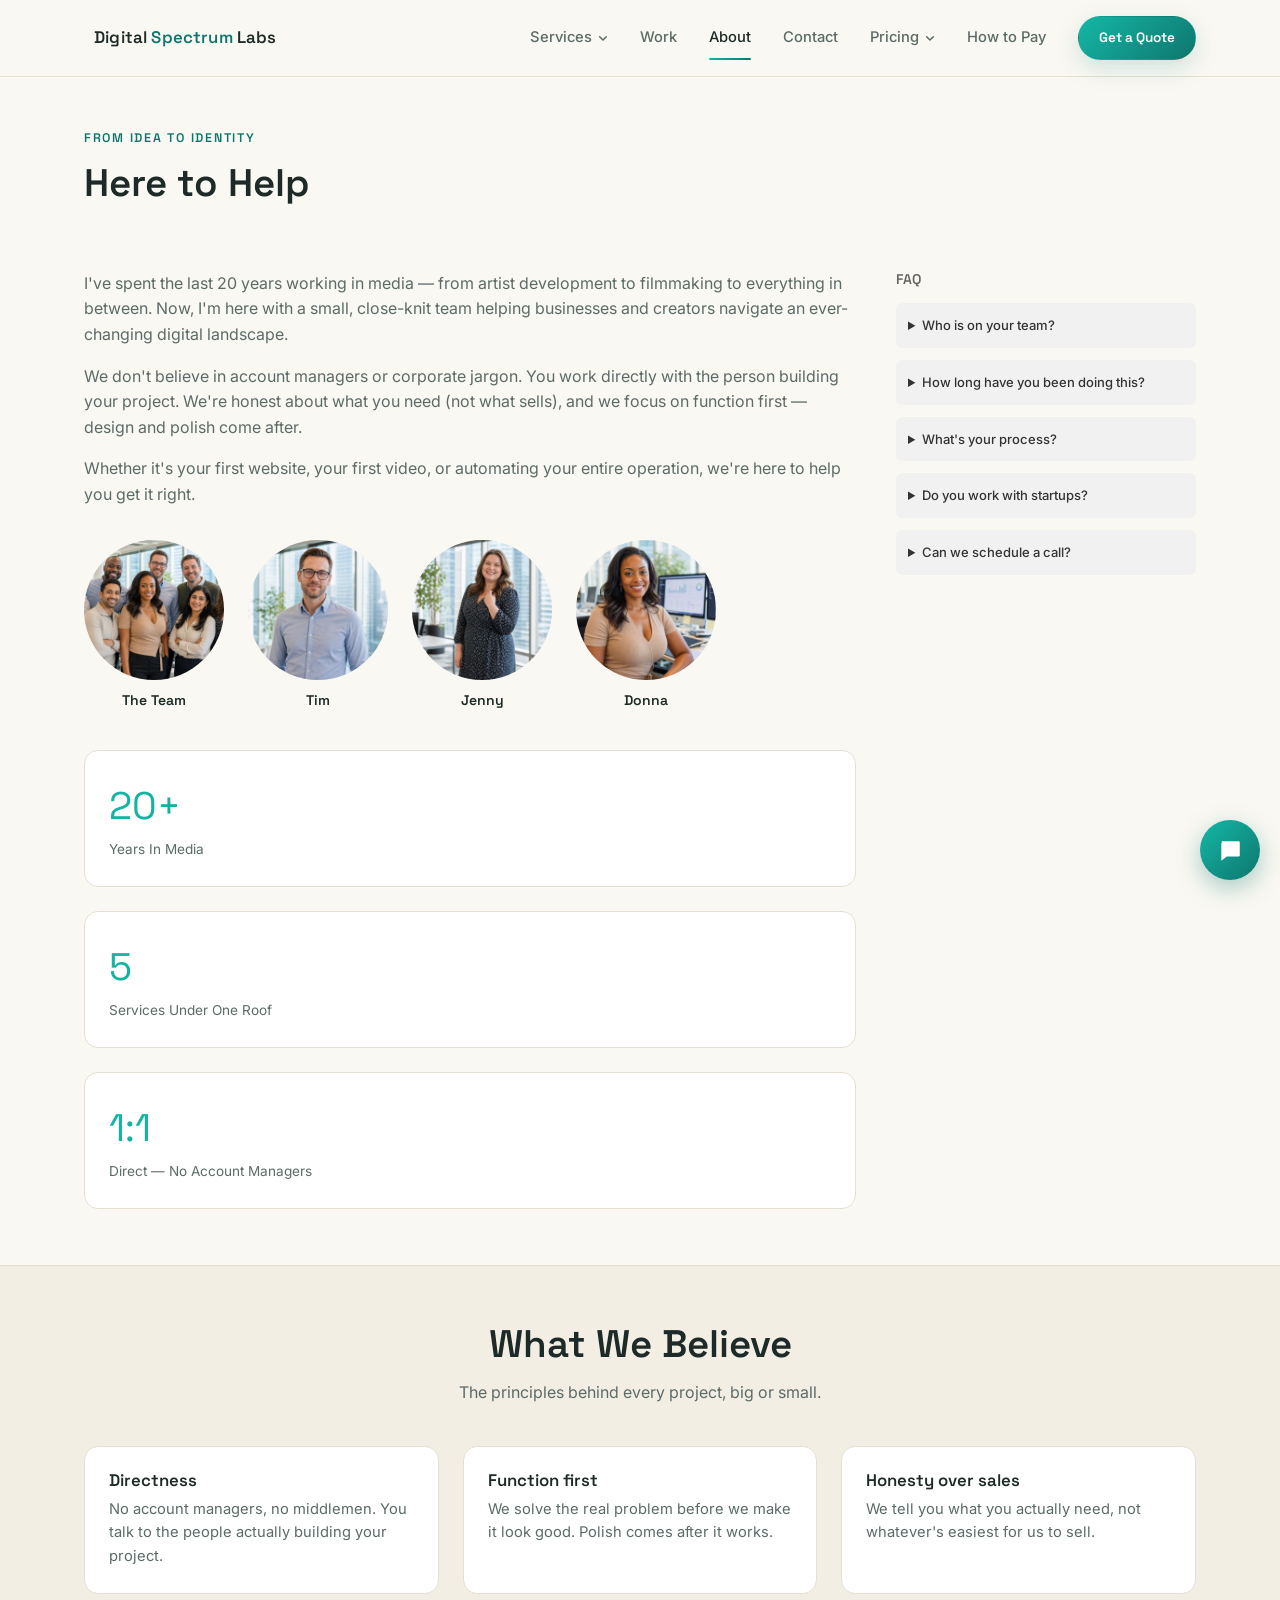
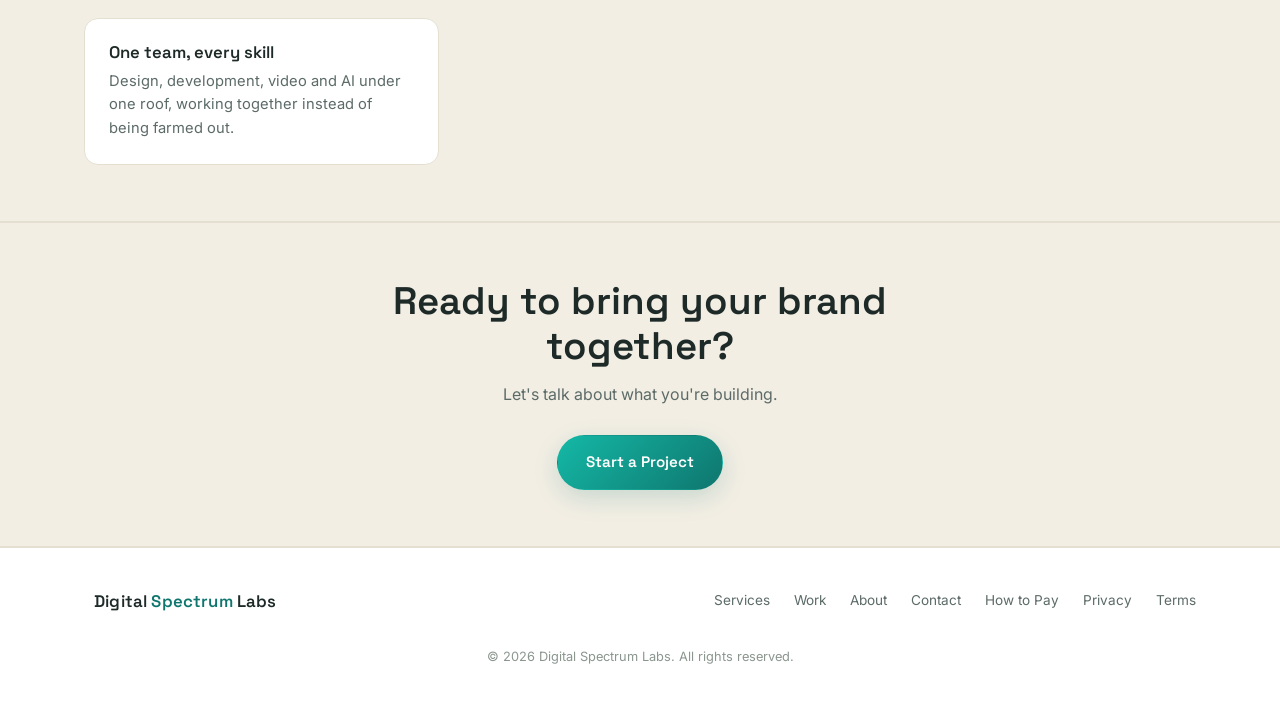
==== about.html @ 161097e1 "Restructure pricing site-wide, add chat assistant, homepage/about rewrite - Retire packages.html (Ba" ====
<!DOCTYPE html>
<html lang="en">
<head>
<meta charset="UTF-8">
<meta name="viewport" content="width=device-width, initial-scale=1.0">
<title>About — Digital Spectrum Labs</title>
<meta name="description" content="Digital Spectrum Labs brings design, development, video, and AI under one roof.">
<link rel="icon" href="assets/dsl-mark.svg">
<link rel="preconnect" href="https://fonts.googleapis.com">
<link rel="preconnect" href="https://fonts.gstatic.com" crossorigin>
<link href="https://fonts.googleapis.com/css2?family=Space+Grotesk:wght@400;500;600;700&family=Inter:wght@400;500;600;700&display=swap" rel="stylesheet">
<link rel="stylesheet" href="css/style.css">
<link rel="stylesheet" href="css/chatbot.css">
</head>
<body data-page="about">

<div class="bg-grid" aria-hidden="true"></div>
<div class="bg-glow bg-glow--one" aria-hidden="true"></div>
<div class="bg-glow bg-glow--two" aria-hidden="true"></div>

<header class="site-header">
  <div class="container header-inner">
    <a href="index.html" class="brand">
      <img src="assets/dsl-mark.svg" alt="" class="brand-logo">
      <span class="brand-name">Digital <em>Spectrum</em> Labs</span>
    </a>

    <nav class="main-nav" id="main-nav">
      <div class="nav-item has-dropdown">
        <a href="services.html" class="nav-link nav-link--parent" aria-haspopup="true" aria-expanded="false">
          Services
          <svg class="nav-caret" viewBox="0 0 12 12" aria-hidden="true"><path d="M2 4.5 6 8.5 10 4.5"/></svg>
        </a>
        <div class="dropdown">
          <a href="service-websites.html">Websites, Apps &amp; Games</a>
          <a href="service-ai.html">AI for Your Business</a>
          <a href="service-growth.html">Growth &amp; Marketing</a>
          <a href="service-video.html">Video Production</a>
          <a href="service-design.html">Graphic Design</a>
        </div>
      </div>
      <a href="work.html" class="nav-link">Work</a>
      <a href="about.html" class="nav-link">About</a>
      <a href="contact.html" class="nav-link">Contact</a>
      <div class="nav-item has-dropdown">
        <a href="pricing.html" class="nav-link nav-link--parent" aria-haspopup="true" aria-expanded="false">
          Pricing
          <svg class="nav-caret" viewBox="0 0 12 12" aria-hidden="true"><path d="M2 4.5 6 8.5 10 4.5"/></svg>
        </a>
        <div class="dropdown">
          <a href="service-websites.html#pricing">Websites, Apps &amp; Games</a>
          <a href="service-ai.html#pricing">AI Automation</a>
          <a href="service-growth.html#pricing">Growth &amp; Marketing</a>
          <a href="service-video.html#pricing">Video Production</a>
          <a href="service-design.html#pricing">Graphic Design</a>
          <a href="quote.html">Custom Projects</a>
          <a href="pricing.html">View All Prices</a>
        </div>
      </div>
      <a href="payments.html" class="nav-link">How to Pay</a>
    </nav>

    <a href="quote.html" class="btn btn-primary btn-small header-cta">Get a Quote</a>

    <button class="nav-toggle" id="nav-toggle" aria-label="Toggle menu" aria-expanded="false">
      <span></span><span></span><span></span>
    </button>
  </div>
</header>

<main>

  <section class="page-hero">
    <div class="container">
      <p class="eyebrow reveal">From Idea to Identity</p>
      <h1 class="section-title reveal">Here to Help</h1>
    </div>
  </section>

  <section class="section">
    <div class="container" style="display: grid; grid-template-columns: 1fr 300px; gap: 40px; align-items: start;">
      <div class="about-text reveal">
        <p>
          I've spent the last 20 years working in media — from artist development to filmmaking to everything in between. Now, I'm here with a small, close-knit team helping businesses and creators navigate an ever-changing digital landscape.
        </p>
        <p>
          We don't believe in account managers or corporate jargon. You work directly with the person building your project. We're honest about what you need (not what sells), and we focus on function first — design and polish come after.
        </p>
        <p>
          Whether it's your first website, your first video, or automating your entire operation, we're here to help you get it right.
        </p>

        <div style="display: flex; flex-wrap: wrap; gap: 24px; margin-top: 32px;">
          <div class="reveal" style="text-align: center;">
            <img src="assets/team-group.png" alt="The Digital Spectrum Labs team" style="width: 140px; height: 140px; object-fit: cover; border-radius: 50%; margin-bottom: 12px;">
            <h3 style="font-size: 14px; margin-bottom: 2px;">The Team</h3>
          </div>
          <div class="reveal" style="text-align: center;">
            <img src="assets/team-tim.png" alt="Tim" style="width: 140px; height: 140px; object-fit: cover; border-radius: 50%; margin-bottom: 12px;">
            <h3 style="font-size: 14px; margin-bottom: 2px;">Tim</h3>
          </div>
          <div class="reveal" style="text-align: center;">
            <img src="assets/team-jenny.png" alt="Jenny" style="width: 140px; height: 140px; object-fit: cover; border-radius: 50%; margin-bottom: 12px;">
            <h3 style="font-size: 14px; margin-bottom: 2px;">Jenny</h3>
          </div>
          <div class="reveal" style="text-align: center;">
            <img src="assets/team-donna.png" alt="Donna" style="width: 140px; height: 140px; object-fit: cover; border-radius: 50%; margin-bottom: 12px;">
            <h3 style="font-size: 14px; margin-bottom: 2px;">Donna</h3>
          </div>
        </div>
      </div>
      <div style="position: sticky; top: 100px;">
        <h3 style="font-size: 14px; font-weight: 600; margin-bottom: 16px; text-transform: uppercase; letter-spacing: 0.5px; color: #666;">FAQ</h3>
        <div style="font-size: 13px; line-height: 1.6;">
          <details style="margin-bottom: 12px; padding: 12px; background: rgba(102, 126, 234, 0.05); border-radius: 6px; cursor: pointer;">
            <summary style="font-weight: 500; color: #333;">Who is on your team?</summary>
            <p style="margin-top: 8px; color: #666;">A small, experienced team of designers, developers, filmmakers, and strategists. No middlemen, direct access to everyone working on your project.</p>
          </details>
          <details style="margin-bottom: 12px; padding: 12px; background: rgba(102, 126, 234, 0.05); border-radius: 6px; cursor: pointer;">
            <summary style="font-weight: 500; color: #333;">How long have you been doing this?</summary>
            <p style="margin-top: 8px; color: #666;">20+ years in media, working with artists, creators, and businesses across multiple industries and platforms.</p>
          </details>
          <details style="margin-bottom: 12px; padding: 12px; background: rgba(102, 126, 234, 0.05); border-radius: 6px; cursor: pointer;">
            <summary style="font-weight: 500; color: #333;">What's your process?</summary>
            <p style="margin-top: 8px; color: #666;">We listen first, diagnose the real need, then design and build to solve it. Honest feedback from the start, no guessing games.</p>
          </details>
          <details style="margin-bottom: 12px; padding: 12px; background: rgba(102, 126, 234, 0.05); border-radius: 6px; cursor: pointer;">
            <summary style="font-weight: 500; color: #333;">Do you work with startups?</summary>
            <p style="margin-top: 8px; color: #666;">Yes. We work with startups, freelancers, small businesses, and larger companies. Every project gets the same attention.</p>
          </details>
          <details style="margin-bottom: 12px; padding: 12px; background: rgba(102, 126, 234, 0.05); border-radius: 6px; cursor: pointer;">
            <summary style="font-weight: 500; color: #333;">Can we schedule a call?</summary>
            <p style="margin-top: 8px; color: #666;">Yes. Use our Calendly link in the Contact page to book a 30-minute strategy call anytime.</p>
          </details>
        </div>
      </div>
      <div class="about-stats reveal">
        <div class="stat"><span class="stat-num">20+</span><span class="stat-label">Years In Media</span></div>
        <div class="stat"><span class="stat-num">5</span><span class="stat-label">Services Under One Roof</span></div>
        <div class="stat"><span class="stat-num">1:1</span><span class="stat-label">Direct — No Account Managers</span></div>
      </div>
    </div>
  </section>

  <!-- VALUES -->
  <section class="section section-alt">
    <div class="container">
      <h2 class="section-title reveal" style="text-align: center;">What We Believe</h2>
      <p class="section-sub reveal" style="text-align: center; max-width: 600px; margin: 0 auto 40px;">The principles behind every project, big or small.</p>
      <div class="grid grid-3" style="gap: 24px;">
        <div class="card reveal" style="padding: 24px;">
          <h3 style="font-size: 1.05rem; margin: 0 0 8px;">Directness</h3>
          <p style="color: var(--text-dim); font-size: 0.92rem; margin: 0;">No account managers, no middlemen. You talk to the people actually building your project.</p>
        </div>
        <div class="card reveal" style="padding: 24px;">
          <h3 style="font-size: 1.05rem; margin: 0 0 8px;">Function first</h3>
          <p style="color: var(--text-dim); font-size: 0.92rem; margin: 0;">We solve the real problem before we make it look good. Polish comes after it works.</p>
        </div>
        <div class="card reveal" style="padding: 24px;">
          <h3 style="font-size: 1.05rem; margin: 0 0 8px;">Honesty over sales</h3>
          <p style="color: var(--text-dim); font-size: 0.92rem; margin: 0;">We tell you what you actually need, not whatever's easiest for us to sell.</p>
        </div>
        <div class="card reveal" style="padding: 24px;">
          <h3 style="font-size: 1.05rem; margin: 0 0 8px;">One team, every skill</h3>
          <p style="color: var(--text-dim); font-size: 0.92rem; margin: 0;">Design, development, video and AI under one roof, working together instead of being farmed out.</p>
        </div>
      </div>
    </div>
  </section>

  <section class="section cta-band section-alt">
    <div class="container cta-band-inner reveal">
      <h2 class="section-title">Ready to bring your brand together?</h2>
      <p class="section-sub">Let's talk about what you're building.</p>
      <a href="quote.html" class="btn btn-primary">Start a Project</a>
    </div>
  </section>

</main>

<footer class="site-footer">
  <div class="container footer-inner">
    <a href="index.html" class="brand">
      <img src="assets/dsl-mark.svg" alt="" class="brand-logo">
      <span class="brand-name">Digital <em>Spectrum</em> Labs</span>
    </a>
    <nav class="footer-nav">
      <a href="services.html">Services</a>
      <a href="work.html">Work</a>
      <a href="about.html">About</a>
      <a href="contact.html#contact-details">Contact</a>
      <a href="payments.html">How to Pay</a>
      <a href="privacy.html">Privacy</a>
      <a href="terms.html">Terms</a>
    </nav>
    <p class="footer-copy">&copy; <span id="year"></span> Digital Spectrum Labs. All rights reserved.</p>
  </div>
</footer>

<script src="js/script.js"></script>
<script src="js/chatbot-data.js"></script>
<script src="js/chatbot.js"></script>
</body>
</html>
---- css/style.css ----
/* ---------- Design tokens ---------- */
:root {
  --bg: #faf8f3;
  --bg-alt: #f2eee4;
  --surface: #ffffff;
  --surface-2: #f5f2ea;
  --border: #e4dfd1;
  --text: #1e2a28;
  --text-dim: #5c6b68;
  --text-faint: #8b968f;
  --accent: #0f766e;
  --accent-2: #14b8a6;
  --accent-warm: #f59e0b;
  --accent-gradient: linear-gradient(135deg, #14b8a6 0%, #0f766e 100%);
  --font-head: 'Space Grotesk', 'Inter', sans-serif;
  --font-body: 'Inter', sans-serif;
  --radius: 14px;
  --container: 1160px;
}

* { box-sizing: border-box; }
html { scroll-behavior: smooth; }

body {
  margin: 0;
  background: var(--bg);
  color: var(--text);
  font-family: var(--font-body);
  line-height: 1.6;
  -webkit-font-smoothing: antialiased;
}

img { max-width: 100%; display: block; }
a { color: inherit; text-decoration: none; }
ul { padding: 0; margin: 0; list-style: none; }

.container {
  max-width: var(--container);
  margin: 0 auto;
  padding: 0 24px;
}

/* ---------- Background effects (removed for the light theme — clean, no atmosphere clutter) ---------- */
.bg-grid, .bg-glow { display: none; }

/* ---------- Type ---------- */
h1, h2, h3, h4 { font-family: var(--font-head); font-weight: 600; line-height: 1.15; margin: 0; }
p { margin: 0; color: var(--text-dim); }

.text-gradient {
  background: var(--accent-gradient);
  -webkit-background-clip: text;
  background-clip: text;
  color: transparent;
}

.eyebrow {
  font-family: var(--font-head);
  text-transform: uppercase;
  letter-spacing: 0.14em;
  font-size: 0.78rem;
  color: var(--accent);
  margin: 0 0 12px;
  font-weight: 600;
}

.section-title { font-size: clamp(1.8rem, 3vw, 2.4rem); color: var(--text); margin-bottom: 14px; }
.section-sub { max-width: 640px; color: var(--text-dim); margin-bottom: 48px; }

/* ---------- Buttons ---------- */
.btn {
  display: inline-flex;
  align-items: center;
  justify-content: center;
  padding: 14px 28px;
  border-radius: 999px;
  font-family: var(--font-head);
  font-weight: 600;
  font-size: 0.95rem;
  cursor: pointer;
  border: 1px solid transparent;
  transition: transform 0.2s ease, box-shadow 0.2s ease, background 0.2s ease, border-color 0.2s ease;
  white-space: nowrap;
}
.btn:hover { transform: translateY(-2px); }

.btn-primary {
  background: var(--accent-gradient);
  color: #ffffff;
  box-shadow: 0 8px 24px rgba(15, 118, 110, 0.18);
}
.btn-primary:hover { box-shadow: 0 12px 32px rgba(15, 118, 110, 0.28); }

.btn-ghost {
  background: transparent;
  color: var(--text);
  border-color: var(--border);
}
.btn-ghost:hover { border-color: var(--accent); color: var(--accent); }

.btn-outline {
  background: transparent;
  color: var(--text);
  border-color: var(--border);
}
.btn-outline:hover { border-color: var(--accent); color: var(--accent); }

.btn-small { padding: 10px 20px; font-size: 0.85rem; }
.btn-full { width: 100%; margin-top: 8px; }

/* ---------- Header ---------- */
.site-header {
  position: sticky;
  top: 0;
  z-index: 100;
  backdrop-filter: blur(14px);
  background: rgba(250, 248, 243, 0.85);
  border-bottom: 1px solid var(--border);
}

.header-inner {
  display: flex;
  align-items: center;
  justify-content: space-between;
  gap: 24px;
  padding-top: 16px;
  padding-bottom: 16px;
}

.brand { display: flex; align-items: center; gap: 10px; }
.brand-logo { height: 26px; width: auto; }
.brand-name {
  font-family: var(--font-head);
  font-weight: 600;
  font-size: 1.05rem;
  letter-spacing: 0.01em;
}
.brand-name em { color: var(--accent); font-style: normal; }

.main-nav { display: flex; gap: 32px; margin-left: auto; }
.nav-link {
  font-size: 0.92rem;
  color: var(--text-dim);
  font-weight: 500;
  position: relative;
  padding: 4px 0;
  transition: color 0.2s ease;
}
.nav-link:hover, .nav-link.active { color: var(--text); }
.nav-link.active::after {
  content: '';
  position: absolute;
  left: 0; right: 0; bottom: -6px;
  height: 2px;
  background: var(--accent-gradient);
  border-radius: 2px;
}

.header-cta { margin-left: 8px; }

/* ---------- Services dropdown ---------- */
.nav-item { position: relative; display: flex; align-items: center; }
.nav-link--parent { display: inline-flex; align-items: center; gap: 6px; cursor: pointer; }
.nav-caret {
  width: 10px; height: 10px;
  fill: none; stroke: currentColor; stroke-width: 1.8;
  stroke-linecap: round; stroke-linejoin: round;
  transition: transform 0.2s ease;
}
.nav-item.open .nav-caret { transform: rotate(180deg); }
.dropdown {
  position: absolute;
  top: calc(100% + 14px);
  left: 50%;
  transform: translateX(-50%) translateY(-6px);
  min-width: 236px;
  background: var(--surface);
  border: 1px solid var(--border);
  border-radius: var(--radius);
  box-shadow: 0 16px 36px rgba(30,42,40,0.12);
  padding: 8px;
  display: flex;
  flex-direction: column;
  opacity: 0;
  visibility: hidden;
  transition: opacity 0.2s ease, transform 0.2s ease, visibility 0.2s;
}
.nav-item:hover .dropdown,
.nav-item.open .dropdown,
.nav-item:focus-within .dropdown {
  opacity: 1;
  visibility: visible;
  transform: translateX(-50%) translateY(0);
}
.dropdown a {
  font-size: 0.9rem;
  color: var(--text-dim);
  padding: 10px 14px;
  border-radius: 8px;
  white-space: nowrap;
  transition: background 0.18s ease, color 0.18s ease;
}
.dropdown a:hover { background: var(--surface-2); color: var(--accent); }

/* Same dropdown, used as a button lower down the page */
.service-picker { position: relative; display: inline-block; }
.service-picker .dropdown-trigger {
  display: inline-flex;
  align-items: center;
  gap: 8px;
  cursor: pointer;
}
.service-picker.open .nav-caret { transform: rotate(180deg); }
.dropdown--wide { min-width: 260px; left: 0; transform: translateX(0) translateY(-6px); }
.service-picker:hover .dropdown--wide,
.service-picker.open .dropdown--wide,
.service-picker:focus-within .dropdown--wide {
  opacity: 1;
  visibility: visible;
  transform: translateX(0) translateY(0);
}
.dropdown-all {
  border-top: 1px solid var(--border);
  margin-top: 4px;
  padding-top: 12px !important;
  color: var(--accent) !important;
  font-weight: 600;
}

.nav-toggle {
  display: none;
  flex-direction: column;
  justify-content: center;
  gap: 5px;
  width: 38px;
  height: 38px;
  background: transparent;
  border: 1px solid var(--border);
  border-radius: 8px;
  cursor: pointer;
}
.nav-toggle span {
  display: block;
  width: 18px;
  height: 2px;
  margin: 0 auto;
  background: var(--text);
  transition: transform 0.25s ease, opacity 0.25s ease;
}
.nav-toggle.open span:nth-child(1) { transform: translateY(7px) rotate(45deg); }
.nav-toggle.open span:nth-child(2) { opacity: 0; }
.nav-toggle.open span:nth-child(3) { transform: translateY(-7px) rotate(-45deg); }

/* ---------- Hero ---------- */
.hero { padding: 56px 0 20px; position: relative; overflow: hidden; }
#services { padding-top: 36px; }
.hero-inner { max-width: 860px; position: relative; z-index: 1; }

/* ---------- Moving work strip under the header ---------- */
.marquee {
  position: relative;
  overflow: hidden;
  border-bottom: 1px solid var(--border);
  background: var(--surface-2);
  padding: 10px 0;
}
.marquee-track {
  display: flex;
  gap: 12px;
  width: max-content;
  animation: marquee-scroll 45s linear infinite;
}
.marquee:hover .marquee-track { animation-play-state: paused; }
.marquee-item {
  flex: 0 0 auto;
  width: 190px;
  border-radius: 10px;
  overflow: hidden;
  border: 1px solid var(--border);
  background: var(--surface);
  transition: transform 0.25s ease;
}
.marquee-item:hover { transform: translateY(-3px); }
.marquee-item img,
.marquee-item video {
  display: block;
  width: 100%;
  height: 110px;
  object-fit: cover;
}
@keyframes marquee-scroll {
  from { transform: translateX(0); }
  to   { transform: translateX(-50%); }
}
@media (prefers-reduced-motion: reduce) {
  .marquee-track { animation: none; }
}
@media (max-width: 720px) {
  .marquee-item { width: 140px; }
  .marquee-item img, .marquee-item video { height: 86px; }
}

/* Slowly rotating spectrum behind the hero — echoes the prism logo */
.hero-spectrum {
  position: absolute;
  top: 50%;
  right: -12%;
  width: min(900px, 88vw);
  aspect-ratio: 1;
  transform: translateY(-50%);
  pointer-events: none;
  z-index: 0;
}
.hero-spectrum::before {
  content: "";
  position: absolute;
  inset: 0;
  border-radius: 50%;
  background: conic-gradient(
    from 0deg,
    rgba(15,118,110,0.10) 0deg,
    rgba(15,118,110,0.62) 40deg,
    rgba(20,184,166,0.58) 95deg,
    rgba(245,158,11,0.50) 155deg,
    rgba(20,184,166,0.34) 215deg,
    rgba(15,118,110,0.55) 275deg,
    rgba(245,158,11,0.40) 325deg,
    rgba(15,118,110,0.10) 360deg
  );
  filter: blur(46px);
  opacity: 0.75;
  animation: spectrum-spin 90s linear infinite;
}
.hero-spectrum::after {
  content: "";
  position: absolute;
  inset: 20%;
  border-radius: 50%;
  background: radial-gradient(circle at 50% 50%, var(--bg) 30%, transparent 70%);
}
@keyframes spectrum-spin {
  from { transform: rotate(0deg); }
  to   { transform: rotate(360deg); }
}
@media (prefers-reduced-motion: reduce) {
  .hero-spectrum::before { animation: none; }
}

.hero-title { font-size: clamp(2rem, 4.1vw, 3rem); margin-bottom: 24px; }

.hero-sub {
  font-size: 1.1rem;
  max-width: 600px;
  margin-bottom: 36px;
}

.hero-copy {
  max-width: 660px;
  margin-bottom: 36px;
}
.hero-copy p {
  font-size: 1.05rem;
  line-height: 1.7;
  margin-bottom: 18px;
}
.hero-copy p:last-child { margin-bottom: 0; }
.hero-copy strong { color: var(--text); font-weight: 600; }
.hero-copy .hero-close {
  font-weight: 600;
  color: var(--text);
  padding-top: 4px;
}
.hero-copy.post-services {
  margin: 48px 0 32px;
  max-width: none;
}
.hero-copy.post-services p { font-size: 1.08rem; line-height: 1.75; }

.hero-actions { display: flex; gap: 16px; flex-wrap: wrap; margin-bottom: 48px; }

.hero-tags { display: flex; flex-wrap: wrap; gap: 10px; }
.hero-tags span {
  font-size: 0.8rem;
  color: var(--text-dim);
  border: 1px solid var(--border);
  padding: 7px 14px;
  border-radius: 999px;
  background: var(--surface);
}

/* ---------- Sections / grid ---------- */
.section { padding: 56px 0; }
.section-alt { background: var(--bg-alt); border-top: 1px solid var(--border); border-bottom: 1px solid var(--border); }

.grid { display: grid; gap: 24px; }
.grid-3 { grid-template-columns: repeat(3, 1fr); }
.grid-4 { grid-template-columns: repeat(4, 1fr); }

.card {
  background: var(--surface);
  border: 1px solid var(--border);
  border-radius: var(--radius);
  padding: 32px;
  transition: transform 0.25s ease, border-color 0.25s ease, box-shadow 0.25s ease;
}
.card:hover {
  transform: translateY(-4px);
  border-color: rgba(15,118,110,0.35);
  box-shadow: 0 20px 40px rgba(30,42,40,0.08);
}

/* ---------- Services ---------- */
.service-icon {
  width: 46px;
  height: 46px;
  border-radius: 12px;
  background: var(--accent-gradient);
  display: flex;
  align-items: center;
  justify-content: center;
  margin-bottom: 20px;
}
.service-icon svg { width: 22px; height: 22px; fill: #ffffff; }

.service-card h3 { font-size: 1.15rem; margin-bottom: 10px; }
.service-card > p { font-size: 0.92rem; margin-bottom: 18px; }

.service-list li {
  font-size: 0.85rem;
  color: var(--text-dim);
  padding: 7px 0;
  border-top: 1px solid var(--border);
}
.service-list li:first-child { border-top: none; }

/* ---------- Pricing ---------- */
.pricing-card { position: relative; display: flex; flex-direction: column; }
.pricing-card--featured {
  border-color: var(--accent-warm);
  box-shadow: 0 0 0 1px rgba(245,158,11,0.2), 0 20px 50px rgba(245,158,11,0.08);
}
.pricing-badge {
  position: absolute;
  top: -13px;
  left: 32px;
  background: var(--accent-warm);
  color: #2b1a03;
  font-family: var(--font-head);
  font-size: 0.72rem;
  font-weight: 700;
  letter-spacing: 0.04em;
  padding: 5px 14px;
  border-radius: 999px;
  text-transform: uppercase;
}
.pricing-tier { font-size: 1.3rem; margin-bottom: 8px; }
.pricing-desc { font-size: 0.88rem; margin-bottom: 20px; min-height: 44px; }
.pricing-price {
  font-family: var(--font-head);
  font-size: 2.2rem;
  color: var(--text);
  margin-bottom: 24px;
}
.pricing-price span {
  display: block;
  font-family: var(--font-body);
  font-size: 0.75rem;
  color: var(--text-faint);
  font-weight: 400;
  margin-top: 2px;
}
.pricing-list { margin-bottom: 24px; flex: 1; }
.pricing-list li {
  font-size: 0.88rem;
  color: var(--text-dim);
  padding: 8px 0 8px 24px;
  position: relative;
}
.pricing-list li::before {
  content: '';
  position: absolute;
  left: 0; top: 15px;
  width: 8px; height: 8px;
  border-radius: 2px;
  background: var(--accent-gradient);
}
.pricing-note { text-align: center; color: var(--text-faint); font-size: 0.88rem; margin-top: 40px; }

/* ---------- Izmwear showcase with spectrum slideshow ---------- */
.izmwear-showcase {
  position: relative;
  margin-bottom: 24px;
  border-radius: 8px;
  overflow: hidden;
}
.izmwear-link {
  display: block;
  position: relative;
  border-radius: 8px;
  overflow: hidden;
  cursor: pointer;
  transition: transform 0.25s ease;
}
.izmwear-link:hover {
  transform: scale(1.02);
}
.izmwear-link img {
  display: block;
  width: 100%;
  height: auto;
}
.izmwear-slideshow {
  display: none;
}
.pricing-card--showcase:hover .izmwear-link {
  display: none !important;
}
.pricing-card--showcase:hover .izmwear-slideshow {
  display: block !important;
}
.izmwear-slideshow {
  position: relative;
  border-radius: 8px;
  overflow: hidden;
  background: linear-gradient(135deg, #ff0000, #ff7f00, #ffff00, #00ff00, #0000ff, #4b0082, #9400d3);
  padding: 6px;
  box-shadow: 0 0 20px rgba(255,0,0,0.4), 0 0 40px rgba(0,0,255,0.3), inset 0 0 15px rgba(255,255,255,0.1);
  animation: spectrumGlow 3s ease-in-out infinite;
}
@keyframes spectrumGlow {
  0%, 100% { box-shadow: 0 0 20px rgba(255,0,0,0.4), 0 0 40px rgba(0,0,255,0.3), inset 0 0 15px rgba(255,255,255,0.1); }
  50% { box-shadow: 0 0 30px rgba(255,0,0,0.6), 0 0 60px rgba(0,0,255,0.5), inset 0 0 20px rgba(255,255,255,0.2); }
}
.slideshow-container {
  position: relative;
  width: 100%;
  border-radius: 5px;
  overflow: hidden;
  background: var(--surface);
}
.slide {
  width: 100% !important;
  height: auto !important;
  display: none !important;
  animation: fadeIn 0.8s;
}
@keyframes fadeIn {
  from { opacity: 0; transform: scale(0.98); }
  to { opacity: 1; transform: scale(1); }
}
.slide.active {
  display: block !important;
}

/* ---------- Custom build / retainer callout ---------- */
.custom-build-card {
  max-width: 640px;
  margin: 0 auto;
  text-align: center;
  padding: 48px;
  border-radius: var(--radius);
  background: var(--surface);
  border: 1px solid var(--border);
  box-shadow: 0 0 0 1px rgba(15,118,110,0.12), 0 20px 50px rgba(15,118,110,0.06);
}
.custom-build-card .section-sub { margin: 0 auto 24px; }
.custom-build-card .detail-list {
  text-align: left;
  max-width: 380px;
  margin: 0 auto 32px;
}

/* ---------- Work / portfolio ---------- */
.work-tile {
  aspect-ratio: 4 / 3;
  border-radius: var(--radius);
  border: 1px solid var(--border);
  background:
    linear-gradient(160deg, rgba(15,118,110,0.08), rgba(20,184,166,0.08)),
    repeating-linear-gradient(135deg, rgba(30,42,40,0.02) 0 2px, transparent 2px 12px);
  display: flex;
  align-items: flex-end;
  padding: 20px;
  transition: transform 0.25s ease, border-color 0.25s ease;
}
.work-tile:hover { transform: translateY(-4px); border-color: rgba(15,118,110,0.35); }
.work-tag {
  font-family: var(--font-head);
  font-size: 0.85rem;
  font-weight: 600;
  padding: 8px 16px;
  border-radius: 999px;
  background: rgba(255,255,255,0.85);
  border: 1px solid var(--border);
}

/* ---------- About ---------- */
.about-inner { display: grid; grid-template-columns: 1.4fr 1fr; gap: 60px; align-items: center; }
.about-text p { margin-bottom: 16px; }
.about-text p:last-child { margin-bottom: 0; }
.about-stats { display: flex; flex-direction: column; gap: 24px; }
.stat {
  background: var(--surface);
  border: 1px solid var(--border);
  border-radius: var(--radius);
  padding: 24px;
}
.stat-num {
  display: block;
  font-family: var(--font-head);
  font-size: 2.4rem;
  background: var(--accent-gradient);
  -webkit-background-clip: text;
  background-clip: text;
  color: transparent;
}
.stat-label { font-size: 0.85rem; color: var(--text-dim); }

/* ---------- Contact ---------- */
.contact-inner { display: block; max-width: 620px; }

/* Contact details, anchored so the Contact nav link jumps straight to them */
.contact-details-section {
  scroll-margin-top: 90px; /* clears the sticky header */
  border-top: 1px solid var(--border);
  background: var(--bg-alt);
}
.contact-details-title { font-size: 1.5rem; margin-bottom: 20px; }
.contact-details-section .contact-copy {
  display: grid;
  grid-template-columns: repeat(3, minmax(0, 1fr));
  gap: 32px;
}
.contact-details-section .contact-detail { margin-top: 0; }
@media (max-width: 700px) {
  .contact-details-section .contact-copy { grid-template-columns: 1fr; gap: 20px; }
}

/* Anchor jumps glide rather than snap, unless the visitor prefers less motion */
html { scroll-behavior: smooth; }
@media (prefers-reduced-motion: reduce) {
  html { scroll-behavior: auto; }
}
.contact-detail { margin-top: 20px; }
.contact-detail strong { display: block; font-size: 0.78rem; text-transform: uppercase; letter-spacing: 0.08em; color: var(--text-faint); margin-bottom: 4px; }
.contact-detail a, .contact-detail span { color: var(--text); font-size: 1rem; }

.contact-form {
  background: var(--surface);
  border: 1px solid var(--border);
  border-radius: var(--radius);
  padding: 32px;
}
.form-row { margin-bottom: 18px; }
.form-row label {
  display: block;
  font-size: 0.8rem;
  color: var(--text-dim);
  margin-bottom: 8px;
  font-weight: 500;
}
.form-row input,
.form-row select,
.form-row textarea {
  width: 100%;
  background: var(--surface-2);
  border: 1px solid var(--border);
  border-radius: 8px;
  padding: 12px 14px;
  color: var(--text);
  font-family: var(--font-body);
  font-size: 0.92rem;
  outline: none;
  transition: border-color 0.2s ease;
  resize: vertical;
}
.form-row input:focus,
.form-row select:focus,
.form-row textarea:focus { border-color: var(--accent); }

.form-status {
  margin-top: 14px;
  font-size: 0.88rem;
  color: var(--accent);
  min-height: 1.2em;
}

/* ---------- Footer ---------- */
.site-footer { border-top: 1px solid var(--border); padding: 40px 0; background: var(--surface); }
.footer-inner {
  display: flex;
  align-items: center;
  justify-content: space-between;
  flex-wrap: wrap;
  gap: 24px;
}
.footer-nav { display: flex; gap: 24px; flex-wrap: wrap; }
.footer-nav a { font-size: 0.85rem; color: var(--text-dim); }
.footer-nav a:hover { color: var(--accent); }
.footer-copy { font-size: 0.8rem; color: var(--text-faint); width: 100%; text-align: center; margin-top: 8px; }

/* ---------- Scroll reveal ---------- */
.reveal { opacity: 0; transform: translateY(24px); transition: opacity 0.7s ease, transform 0.7s ease; }
.reveal.is-visible { opacity: 1; transform: translateY(0); }

/* ---------- Page hero (inner pages) ---------- */
.page-hero { padding: 52px 0 24px; }
.page-hero .section-sub { margin-bottom: 0; }
/* the first section after a page heading shouldn't restate the hero's bottom padding */
.page-hero + .section { padding-top: 28px; }

.link-more { margin-top: 40px; }

/* ---------- Service detail sections ---------- */
.service-detail-inner {
  display: grid;
  grid-template-columns: 1.1fr 0.9fr;
  gap: 60px;
  align-items: center;
}
.service-detail-inner--reverse { direction: rtl; }
.service-detail-inner--reverse > * { direction: ltr; }
.service-detail-copy p { margin: 16px 0 24px; }
.detail-list { margin-bottom: 28px; }
.detail-list li {
  font-size: 0.95rem;
  color: var(--text-dim);
  padding: 10px 0 10px 26px;
  position: relative;
  border-top: 1px solid var(--border);
}
.detail-list li:first-child { border-top: none; }
.detail-list li::before {
  content: '';
  position: absolute;
  left: 0; top: 18px;
  width: 8px; height: 8px;
  border-radius: 2px;
  background: var(--accent-gradient);
}

.service-detail-visual {
  aspect-ratio: 4 / 3;
  border-radius: var(--radius);
  border: 1px solid var(--border);
  background:
    linear-gradient(160deg, rgba(15,118,110,0.08), rgba(20,184,166,0.08)),
    repeating-linear-gradient(135deg, rgba(30,42,40,0.02) 0 2px, transparent 2px 12px);
  display: flex;
  align-items: center;
  justify-content: center;
}
.service-detail-badge {
  font-family: var(--font-head);
  font-size: 1rem;
  font-weight: 600;
  letter-spacing: 0.04em;
  color: var(--text-dim);
  padding: 10px 20px;
  border-radius: 999px;
  border: 1px solid var(--border);
  background: rgba(255,255,255,0.75);
}

/* ---------- Comparison table ---------- */
.compare-table-wrap {
  overflow-x: auto;
  border: 1px solid var(--border);
  border-radius: var(--radius);
  background: var(--surface);
  margin-bottom: 40px;
}
.compare-table { width: 100%; border-collapse: collapse; min-width: 600px; }
.compare-table th, .compare-table td {
  text-align: left;
  padding: 16px 20px;
  font-size: 0.9rem;
  border-bottom: 1px solid var(--border);
  white-space: nowrap;
}
.compare-table th {
  font-family: var(--font-head);
  color: var(--text);
  font-weight: 600;
  background: var(--surface-2);
}
.compare-table td { color: var(--text-dim); }
.compare-table td.yes { color: var(--accent); font-weight: 600; }
.compare-table td.no { color: var(--text-faint); }
.compare-table tbody tr:last-child th,
.compare-table tbody tr:last-child td { border-bottom: none; }

/* ---------- Work tiles (icon version) ---------- */
.work-tile {
  flex-direction: column;
  align-items: flex-start;
  justify-content: flex-end;
  gap: 6px;
}
.work-icon { width: 28px; height: 28px; fill: var(--accent); margin-bottom: auto; opacity: 0.85; }
.work-status { font-size: 0.75rem; color: var(--text-faint); }

/* ---------- Service page: video, options, info ---------- */
.service-video-section { padding-bottom: 40px; }
.service-page-title { margin-bottom: 26px; }
.video-placeholder {
  border: 2px dashed var(--border);
  border-radius: var(--radius);
  background: var(--surface-2);
  aspect-ratio: 16 / 9;
  max-height: 460px;
  display: flex;
  align-items: center;
  justify-content: center;
  text-align: center;
}
.video-placeholder-inner { max-width: 420px; padding: 24px; }
.video-placeholder svg {
  width: 46px; height: 46px;
  fill: var(--accent);
  opacity: 0.45;
  margin-bottom: 12px;
}
.video-placeholder p { margin: 0; color: var(--text-dim); }
.video-placeholder-note { font-size: 0.9rem; margin-top: 6px !important; color: var(--text-faint); }

.option-section { padding-top: 20px; }
.option-grid { align-items: stretch; }
.option-card {
  display: flex;
  flex-direction: column;
  gap: 10px;
  transition: transform 0.25s ease, border-color 0.25s ease, box-shadow 0.25s ease;
}
.option-card:hover {
  transform: translateY(-4px);
  border-color: rgba(15,118,110,0.35);
  box-shadow: 0 14px 32px rgba(30,42,40,0.10);
}
.option-step {
  font-family: var(--font-head);
  font-size: 0.78rem;
  font-weight: 700;
  letter-spacing: 0.08em;
  color: var(--accent);
}
.option-card h2 { font-size: 1.15rem; margin: 0; }
.option-card p { color: var(--text-dim); font-size: 0.95rem; margin: 0; }
.option-cta {
  margin-top: auto;
  padding-top: 8px;
  font-weight: 600;
  font-size: 0.9rem;
  color: var(--accent);
}

.info-inner {
  display: grid;
  grid-template-columns: repeat(2, 1fr);
  gap: 48px;
}
.info-block .section-title { font-size: 1.35rem; margin-bottom: 16px; }
/* Numbered variant: use the counter as the marker, not the square bullet */
.detail-list--numbered { counter-reset: step; list-style: none; padding-left: 0; }
.detail-list--numbered li { counter-increment: step; padding-left: 34px; }
.detail-list--numbered li::before {
  content: counter(step);
  background: none;
  width: auto; height: auto;
  top: 10px;
  font-family: var(--font-head);
  font-size: 0.85rem;
  font-weight: 700;
  color: var(--accent);
  border-radius: 0;
}
@media (max-width: 860px) {
  .info-inner { grid-template-columns: 1fr; gap: 36px; }
}

/* ---------- Work showcase mosaic ---------- */
.showcase-section { padding-top: 70px; }
.showcase {
  display: grid;
  grid-template-columns: repeat(4, 1fr);
  grid-auto-rows: 210px;
  gap: 16px;
}
.showcase-item {
  position: relative;
  display: block;
  overflow: hidden;
  border-radius: var(--radius);
  border: 1px solid var(--border);
  background: var(--surface-2);
  transition: transform 0.35s ease, box-shadow 0.35s ease;
}
.showcase-item--wide { grid-column: span 2; }
.showcase-item--tall { grid-row: span 2; }
.showcase-item img,
.showcase-item video {
  width: 100%;
  height: 100%;
  object-fit: cover;
  display: block;
  transition: transform 0.6s ease;
}
.showcase-item::after {
  content: "";
  position: absolute;
  inset: 0;
  background: linear-gradient(to top, rgba(30,42,40,0.72) 0%, rgba(30,42,40,0.10) 45%, transparent 70%);
  opacity: 0;
  transition: opacity 0.35s ease;
}
.showcase-item:hover { transform: translateY(-5px); box-shadow: 0 18px 40px rgba(30,42,40,0.16); }
.showcase-item:hover img,
.showcase-item:hover video { transform: scale(1.06); }
.showcase-item:hover::after { opacity: 1; }
.showcase-label {
  position: absolute;
  left: 18px;
  bottom: 16px;
  z-index: 2;
  font-family: var(--font-head);
  font-size: 0.92rem;
  font-weight: 600;
  color: #fff;
  opacity: 0;
  transform: translateY(8px);
  transition: opacity 0.35s ease, transform 0.35s ease;
}
.showcase-item:hover .showcase-label { opacity: 1; transform: translateY(0); }
@media (max-width: 900px) {
  .showcase { grid-template-columns: repeat(2, 1fr); grid-auto-rows: 170px; }
  .showcase-item--wide { grid-column: span 2; }
  .showcase-item--tall { grid-row: span 1; }
}
@media (max-width: 560px) {
  .showcase { grid-template-columns: 1fr; }
  .showcase-item--wide { grid-column: span 1; }
}

/* ---------- Homepage work strip ---------- */
.work-strip { padding: 0 0 20px; }
.work-strip-grid {
  display: grid;
  grid-template-columns: repeat(4, 1fr);
  gap: 14px;
}
.work-strip-item {
  display: block;
  border-radius: var(--radius);
  overflow: hidden;
  border: 1px solid var(--border);
  background: var(--surface-2);
  transition: transform 0.25s ease, box-shadow 0.25s ease;
}
.work-strip-item img {
  display: block;
  width: 100%;
  aspect-ratio: 1;
  object-fit: cover;
}
.work-strip-item:hover {
  transform: translateY(-4px);
  box-shadow: 0 12px 26px rgba(30,42,40,0.12);
}
.work-strip-note {
  margin-top: 16px;
  font-size: 0.9rem;
  color: var(--text-faint);
}
.work-strip-note a { color: var(--accent); }
@media (max-width: 720px) {
  .work-strip-grid { grid-template-columns: repeat(2, 1fr); }
}

/* ---------- Sample gallery ---------- */
.sample-grid { gap: 22px; }
.sample-tile {
  margin: 0;
  border-radius: var(--radius);
  border: 1px solid var(--border);
  background: var(--surface);
  overflow: hidden;
  transition: transform 0.25s ease, border-color 0.25s ease, box-shadow 0.25s ease;
}
.sample-tile:hover {
  transform: translateY(-4px);
  border-color: rgba(15,118,110,0.35);
  box-shadow: 0 12px 28px rgba(30,42,40,0.10);
}
.sample-tile img,
.sample-tile video {
  display: block;
  width: 100%;
  aspect-ratio: 4 / 3;
  object-fit: cover;
  background: var(--surface-2);
}
.sample-tile figcaption {
  display: flex;
  align-items: center;
  justify-content: space-between;
  gap: 10px;
  padding: 12px 14px;
  border-top: 1px solid var(--border);
}
.sample-tile .work-tag { font-size: 0.78rem; padding: 6px 12px; }

/* ---------- CTA band ---------- */
.cta-band-inner { text-align: center; max-width: 560px; margin: 0 auto; }
.cta-band-inner .section-sub { margin: 14px auto 28px; }

/* ---------- Responsive ---------- */
@media (max-width: 980px) {
  .grid-4 { grid-template-columns: repeat(2, 1fr); }
  .grid-3 { grid-template-columns: repeat(2, 1fr); }
  .about-inner, .contact-inner { grid-template-columns: 1fr; }
  .service-detail-inner { grid-template-columns: 1fr; }
  .service-detail-inner--reverse { direction: ltr; }
  .service-detail-visual { order: -1; }
}

@media (max-width: 760px) {
  .main-nav {
    position: absolute;
    top: 100%;
    left: 0;
    right: 0;
    background: rgba(250, 248, 243, 0.98);
    border-bottom: 1px solid var(--border);
    flex-direction: column;
    gap: 0;
    max-height: 0;
    overflow: hidden;
    transition: max-height 0.3s ease;
  }
  .main-nav.open { max-height: 620px; overflow-y: auto; }
  .main-nav .nav-link { padding: 16px 24px; border-top: 1px solid var(--border); }
  .nav-item { display: block; }
  .nav-item .nav-link--parent { justify-content: space-between; width: 100%; }
  .dropdown {
    position: static;
    transform: none;
    opacity: 1;
    visibility: visible;
    display: none;
    min-width: 0;
    border: 0;
    border-radius: 0;
    box-shadow: none;
    background: var(--surface-2);
    padding: 0;
  }
  .nav-item.open .dropdown { display: flex; }
  .dropdown a { padding: 14px 24px 14px 38px; border-radius: 0; border-top: 1px solid var(--border); }
  .header-cta { display: none; }
  .nav-toggle { display: flex; }
  .grid-4, .grid-3 { grid-template-columns: 1fr; }
  .hero { padding: 40px 0 20px; }
  .section { padding: 40px 0; }
  .page-hero { padding: 36px 0 18px; }
}
---- css/chatbot.css ----
/* ---------- Chat assistant widget ---------- */
/* Uses the site's existing design tokens (--bg, --accent, --text, --radius, etc. from style.css)
   so it always matches the current brand — never hardcode colours here. */

.dsl-chat-root {
  position: fixed;
  right: 20px;
  bottom: 20px;
  z-index: 1000;
  font-family: var(--font-body);
}

.dsl-chat-toggle {
  position: relative;
  width: 60px;
  height: 60px;
  border-radius: 50%;
  border: none;
  background: var(--accent-gradient);
  color: #fff;
  cursor: pointer;
  display: flex;
  align-items: center;
  justify-content: center;
  box-shadow: 0 8px 24px rgba(15, 118, 110, 0.35);
  transition: transform 0.15s ease;
}
.dsl-chat-toggle:hover { transform: scale(1.05); }
.dsl-chat-toggle-icon { width: 26px; height: 26px; fill: currentColor; position: absolute; transition: opacity 0.15s ease; }
.dsl-chat-icon-close { opacity: 0; }
.dsl-chat-root.dsl-chat-open .dsl-chat-icon-open { opacity: 0; }
.dsl-chat-root.dsl-chat-open .dsl-chat-icon-close { opacity: 1; }

.dsl-chat-badge {
  position: absolute;
  top: -2px;
  right: -2px;
  width: 14px;
  height: 14px;
  border-radius: 50%;
  background: var(--accent-warm);
  border: 2px solid var(--bg);
}

@keyframes dsl-chat-pulse {
  0%, 100% { box-shadow: 0 8px 24px rgba(15, 118, 110, 0.35); }
  50% { box-shadow: 0 8px 24px rgba(15, 118, 110, 0.35), 0 0 0 8px rgba(20, 184, 166, 0.25); }
}
.dsl-chat-pulse { animation: dsl-chat-pulse 1.6s ease-in-out 3; }

.dsl-chat-panel {
  position: absolute;
  right: 0;
  bottom: 76px;
  width: 380px;
  max-width: calc(100vw - 40px);
  height: 560px;
  max-height: calc(100vh - 120px);
  background: var(--surface);
  border: 1px solid var(--border);
  border-radius: var(--radius);
  box-shadow: 0 20px 60px rgba(30, 42, 40, 0.25);
  display: flex;
  flex-direction: column;
  overflow: hidden;
}

.dsl-chat-panel[hidden] {
  display: none;
}

.dsl-chat-header {
  display: flex;
  align-items: center;
  gap: 10px;
  padding: 14px 16px;
  background: var(--accent-gradient);
  color: #fff;
  flex-shrink: 0;
}
.dsl-chat-header-logo { width: 30px; height: 30px; flex-shrink: 0; }
.dsl-chat-header-text { display: flex; flex-direction: column; line-height: 1.3; flex-grow: 1; min-width: 0; }
.dsl-chat-header-text strong { font-family: var(--font-head); font-size: 15px; }
.dsl-chat-header-text span { font-size: 12px; opacity: 0.85; }
.dsl-chat-restart {
  background: rgba(255, 255, 255, 0.15);
  border: none;
  color: #fff;
  width: 30px;
  height: 30px;
  border-radius: 50%;
  cursor: pointer;
  font-size: 16px;
  flex-shrink: 0;
}
.dsl-chat-restart:hover { background: rgba(255, 255, 255, 0.28); }
.dsl-chat-close {
  background: rgba(255, 255, 255, 0.15);
  border: none;
  color: #fff;
  width: 30px;
  height: 30px;
  border-radius: 50%;
  cursor: pointer;
  font-size: 14px;
  flex-shrink: 0;
}
.dsl-chat-close:hover { background: rgba(255, 255, 255, 0.28); }

.dsl-chat-messages {
  flex-grow: 1;
  overflow-y: auto;
  padding: 16px;
  display: flex;
  flex-direction: column;
  gap: 10px;
  background: var(--bg);
}

.dsl-chat-msg {
  max-width: 85%;
  padding: 10px 13px;
  border-radius: 12px;
  font-size: 14px;
  line-height: 1.5;
}
.dsl-chat-msg a { color: inherit; text-decoration: underline; }
.dsl-chat-msg--bot {
  align-self: flex-start;
  background: var(--surface);
  border: 1px solid var(--border);
  color: var(--text);
  border-bottom-left-radius: 3px;
}
.dsl-chat-msg--user {
  align-self: flex-end;
  background: var(--accent);
  color: #fff;
  border-bottom-right-radius: 3px;
}

.dsl-chat-chips {
  display: flex;
  flex-wrap: wrap;
  gap: 8px;
  padding: 2px 2px 4px;
}
.dsl-chat-chip {
  background: var(--surface);
  border: 1px solid var(--accent);
  color: var(--accent);
  font-family: var(--font-body);
  font-size: 13px;
  font-weight: 600;
  padding: 8px 13px;
  border-radius: 999px;
  cursor: pointer;
  transition: background 0.15s ease, color 0.15s ease;
}
.dsl-chat-chip:hover { background: var(--accent); color: #fff; }

.dsl-chat-inputbar {
  display: flex;
  gap: 8px;
  padding: 12px;
  border-top: 1px solid var(--border);
  background: var(--surface);
  flex-shrink: 0;
}
.dsl-chat-inputbar input {
  flex-grow: 1;
  border: 1px solid var(--border);
  border-radius: 999px;
  padding: 10px 16px;
  font-size: 14px;
  font-family: var(--font-body);
  background: var(--bg);
  color: var(--text);
}
.dsl-chat-inputbar input:focus { outline: 2px solid var(--accent-2); outline-offset: 1px; }
.dsl-chat-inputbar button {
  width: 38px;
  height: 38px;
  border-radius: 50%;
  border: none;
  background: var(--accent);
  color: #fff;
  font-size: 15px;
  cursor: pointer;
  flex-shrink: 0;
}
.dsl-chat-inputbar button:hover { background: var(--accent-2); }

@media (max-width: 480px) {
  .dsl-chat-root { right: 14px; bottom: 14px; }
  .dsl-chat-panel {
    position: fixed;
    right: 10px;
    left: 10px;
    bottom: 88px;
    width: auto;
    max-width: none;
    height: auto;
    max-height: calc(100vh - 110px);
  }
}
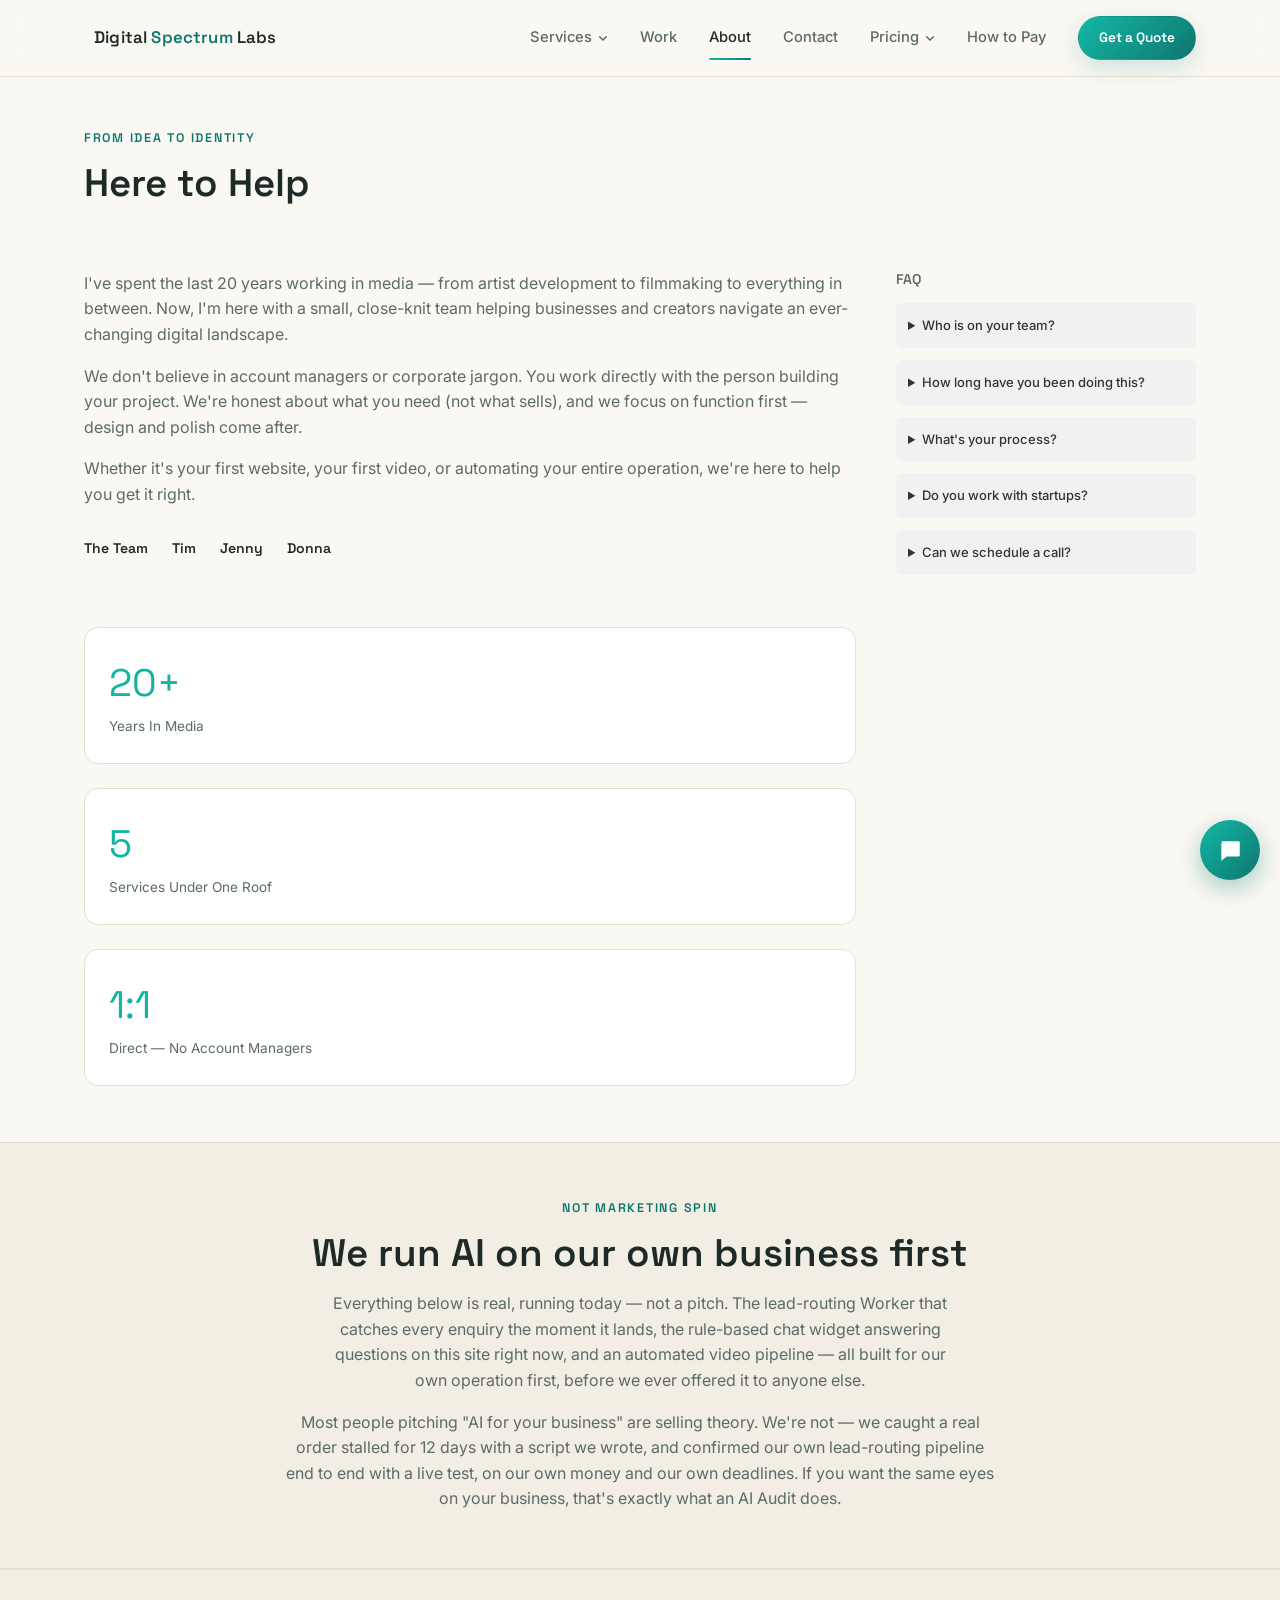
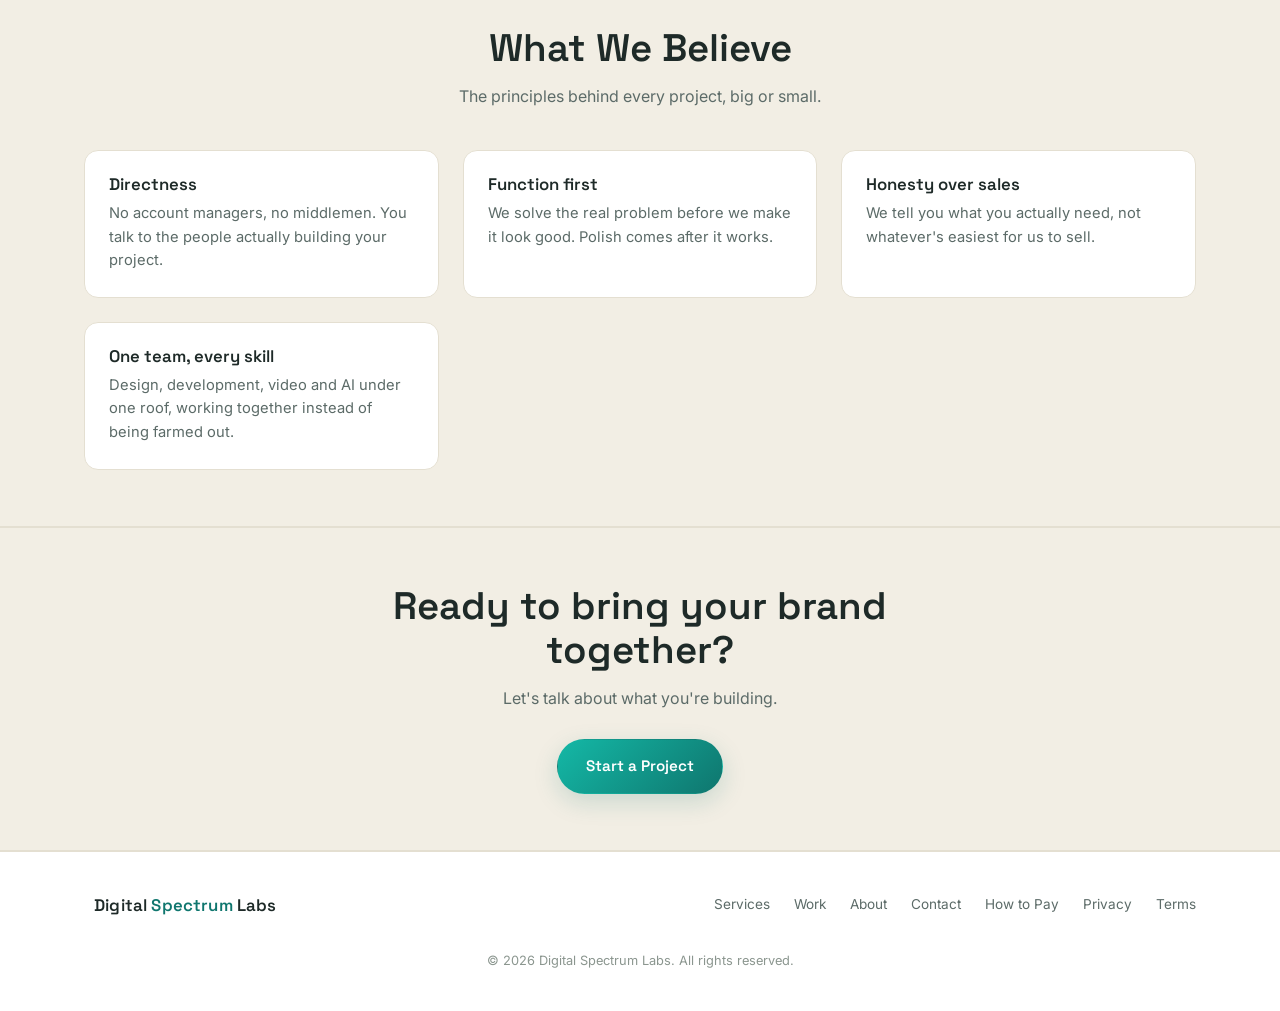
==== commit 1dc963b8: "Fix homepage video loading, marquee links, refund policy, and site copy - Compress the 5 homepage ma" ====
--- a/about.html
+++ b/about.html
@@ -92,19 +92,15 @@
 
         <div style="display: flex; flex-wrap: wrap; gap: 24px; margin-top: 32px;">
           <div class="reveal" style="text-align: center;">
-            <img src="assets/team-group.png" alt="The Digital Spectrum Labs team" style="width: 140px; height: 140px; object-fit: cover; border-radius: 50%; margin-bottom: 12px;">
             <h3 style="font-size: 14px; margin-bottom: 2px;">The Team</h3>
           </div>
           <div class="reveal" style="text-align: center;">
-            <img src="assets/team-tim.png" alt="Tim" style="width: 140px; height: 140px; object-fit: cover; border-radius: 50%; margin-bottom: 12px;">
             <h3 style="font-size: 14px; margin-bottom: 2px;">Tim</h3>
           </div>
           <div class="reveal" style="text-align: center;">
-            <img src="assets/team-jenny.png" alt="Jenny" style="width: 140px; height: 140px; object-fit: cover; border-radius: 50%; margin-bottom: 12px;">
             <h3 style="font-size: 14px; margin-bottom: 2px;">Jenny</h3>
           </div>
           <div class="reveal" style="text-align: center;">
-            <img src="assets/team-donna.png" alt="Donna" style="width: 140px; height: 140px; object-fit: cover; border-radius: 50%; margin-bottom: 12px;">
             <h3 style="font-size: 14px; margin-bottom: 2px;">Donna</h3>
           </div>
         </div>
@@ -139,6 +135,27 @@
         <div class="stat"><span class="stat-num">5</span><span class="stat-label">Services Under One Roof</span></div>
         <div class="stat"><span class="stat-num">1:1</span><span class="stat-label">Direct — No Account Managers</span></div>
       </div>
+    </div>
+  </section>
+
+  <!-- AI FOR BUSINESS PROOF -->
+  <section class="section section-alt">
+    <div class="container" style="max-width: 760px;">
+      <p class="eyebrow reveal" style="text-align: center;">Not Marketing Spin</p>
+      <h2 class="section-title reveal" style="text-align: center;">We run AI on our own business first</h2>
+      <p class="section-sub reveal" style="text-align: center; margin: 16px auto 0;">
+        Everything below is real, running today — not a pitch. The lead-routing Worker that
+        catches every enquiry the moment it lands, the rule-based chat widget answering
+        questions on this site right now, and an automated video pipeline — all built for our
+        own operation first, before we ever offered it to anyone else.
+      </p>
+      <p class="reveal" style="text-align: center; margin-top: 16px;">
+        Most people pitching "AI for your business" are selling theory. We're not — we caught a
+        real order stalled for 12 days with a script we wrote, and confirmed our own
+        lead-routing pipeline end to end with a live test, on our own money and our own
+        deadlines. If you want the same eyes on your business, that's exactly what an
+        <a href="service-ai.html" target="_blank" rel="noopener">AI Audit</a> does.
+      </p>
     </div>
   </section>
 
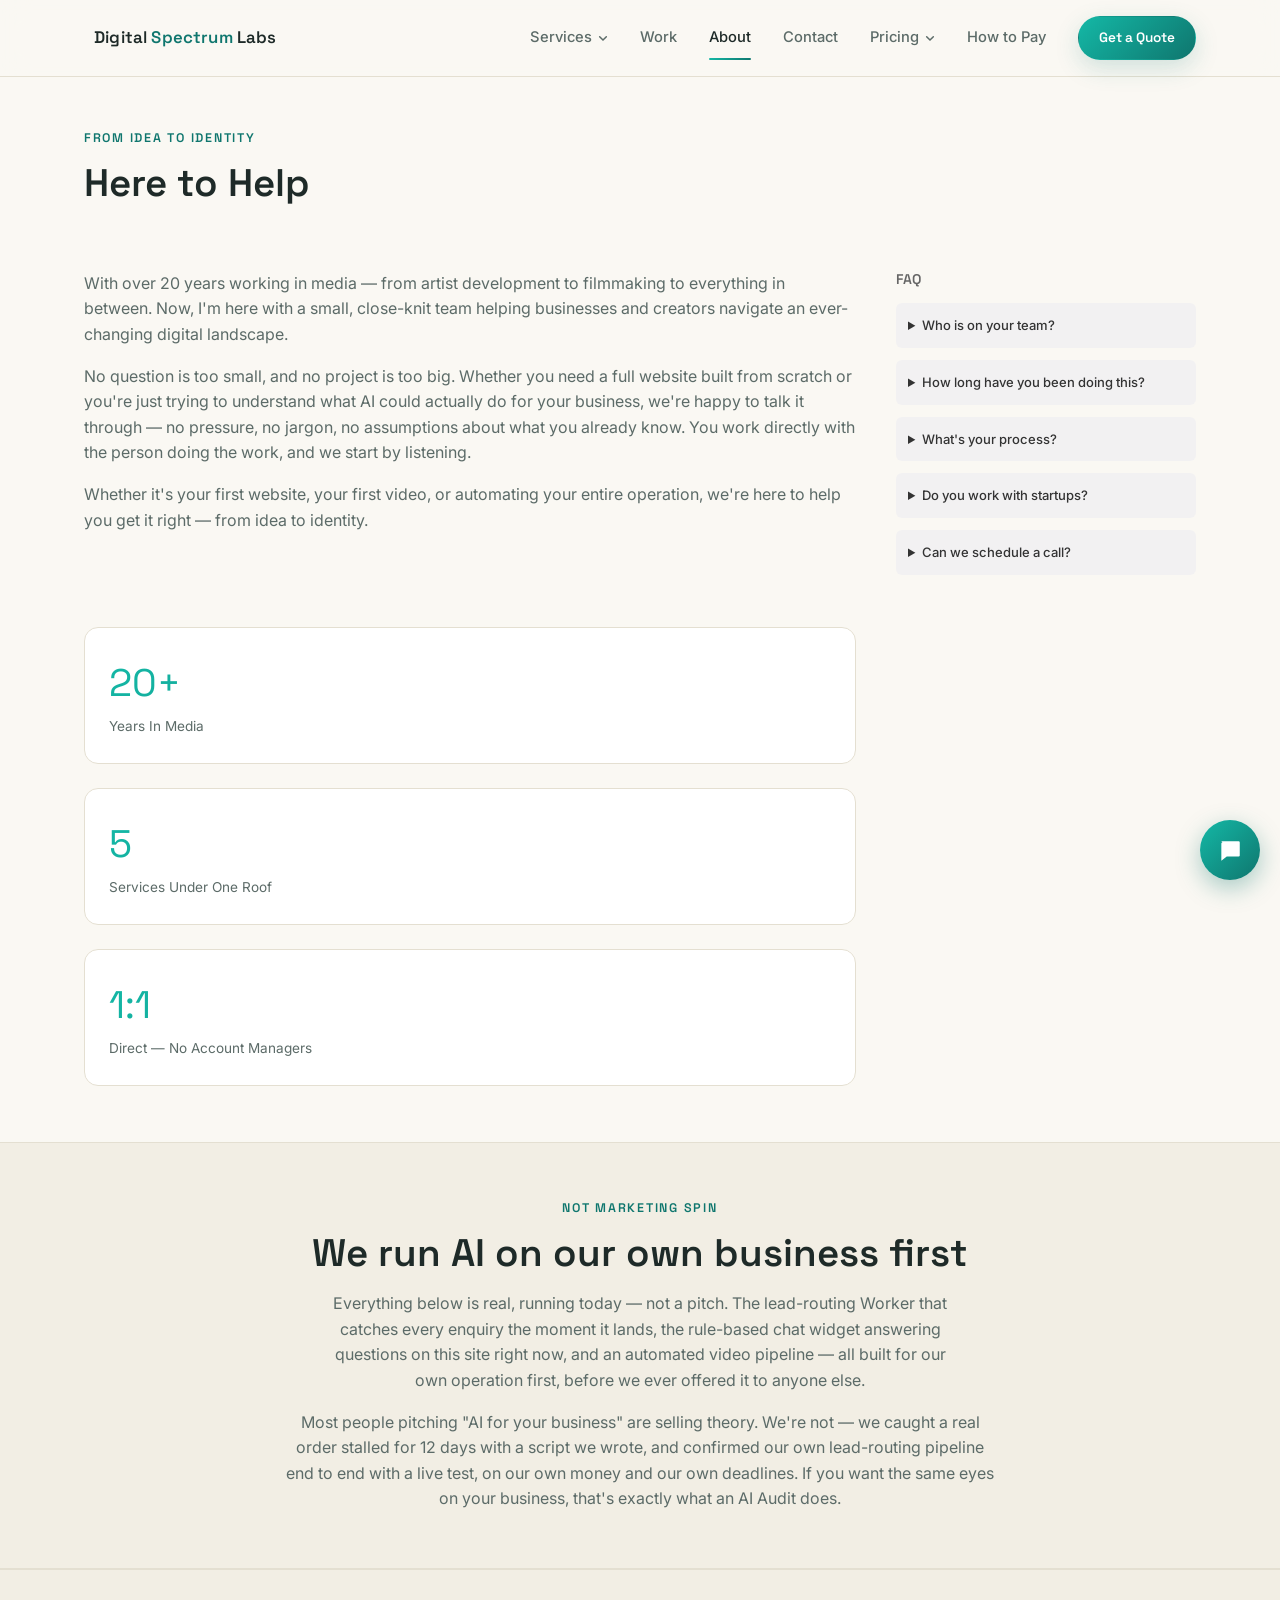
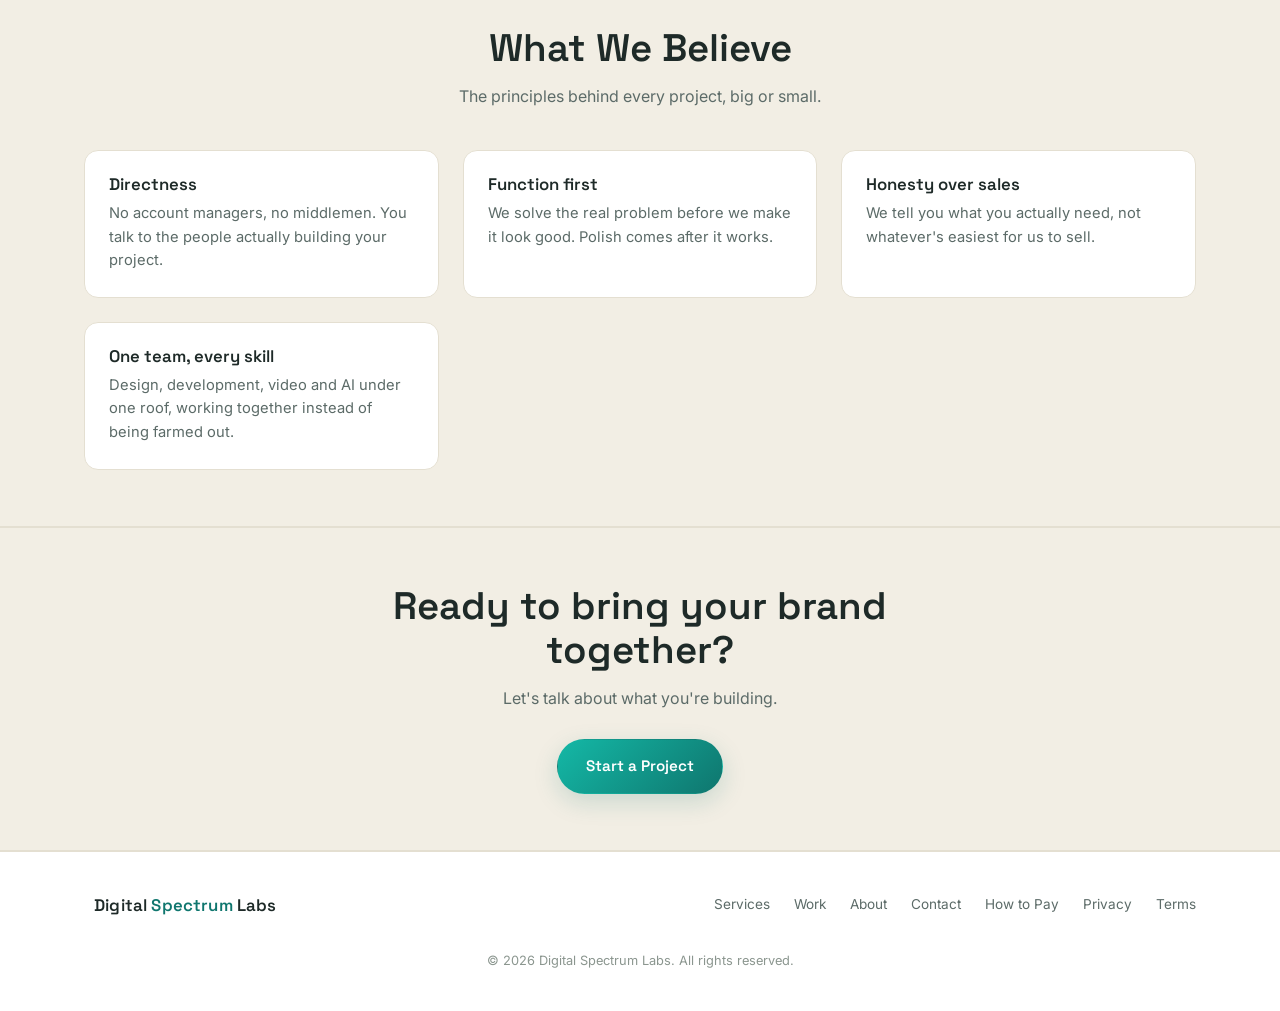
==== commit d18d0a77: "Fix fake Calendly claim sitewide, retired retainer tiers, About copy, tagline - Remove the false "Ca" ====
--- a/about.html
+++ b/about.html
@@ -81,29 +81,15 @@
     <div class="container" style="display: grid; grid-template-columns: 1fr 300px; gap: 40px; align-items: start;">
       <div class="about-text reveal">
         <p>
-          I've spent the last 20 years working in media — from artist development to filmmaking to everything in between. Now, I'm here with a small, close-knit team helping businesses and creators navigate an ever-changing digital landscape.
+          With over 20 years working in media — from artist development to filmmaking to everything in between. Now, I'm here with a small, close-knit team helping businesses and creators navigate an ever-changing digital landscape.
         </p>
         <p>
-          We don't believe in account managers or corporate jargon. You work directly with the person building your project. We're honest about what you need (not what sells), and we focus on function first — design and polish come after.
+          No question is too small, and no project is too big. Whether you need a full website built from scratch or you're just trying to understand what AI could actually do for your business, we're happy to talk it through — no pressure, no jargon, no assumptions about what you already know. You work directly with the person doing the work, and we start by listening.
         </p>
         <p>
-          Whether it's your first website, your first video, or automating your entire operation, we're here to help you get it right.
+          Whether it's your first website, your first video, or automating your entire operation, we're here to help you get it right — from idea to identity.
         </p>
 
-        <div style="display: flex; flex-wrap: wrap; gap: 24px; margin-top: 32px;">
-          <div class="reveal" style="text-align: center;">
-            <h3 style="font-size: 14px; margin-bottom: 2px;">The Team</h3>
-          </div>
-          <div class="reveal" style="text-align: center;">
-            <h3 style="font-size: 14px; margin-bottom: 2px;">Tim</h3>
-          </div>
-          <div class="reveal" style="text-align: center;">
-            <h3 style="font-size: 14px; margin-bottom: 2px;">Jenny</h3>
-          </div>
-          <div class="reveal" style="text-align: center;">
-            <h3 style="font-size: 14px; margin-bottom: 2px;">Donna</h3>
-          </div>
-        </div>
       </div>
       <div style="position: sticky; top: 100px;">
         <h3 style="font-size: 14px; font-weight: 600; margin-bottom: 16px; text-transform: uppercase; letter-spacing: 0.5px; color: #666;">FAQ</h3>
@@ -126,7 +112,7 @@
           </details>
           <details style="margin-bottom: 12px; padding: 12px; background: rgba(102, 126, 234, 0.05); border-radius: 6px; cursor: pointer;">
             <summary style="font-weight: 500; color: #333;">Can we schedule a call?</summary>
-            <p style="margin-top: 8px; color: #666;">Yes. Use our Calendly link in the Contact page to book a 30-minute strategy call anytime.</p>
+            <p style="margin-top: 8px; color: #666;">Yes — email us at services@digitalspectrumlabs.co.uk and we'll arrange a free 30-minute strategy call at a time that suits you.</p>
           </details>
         </div>
       </div>
